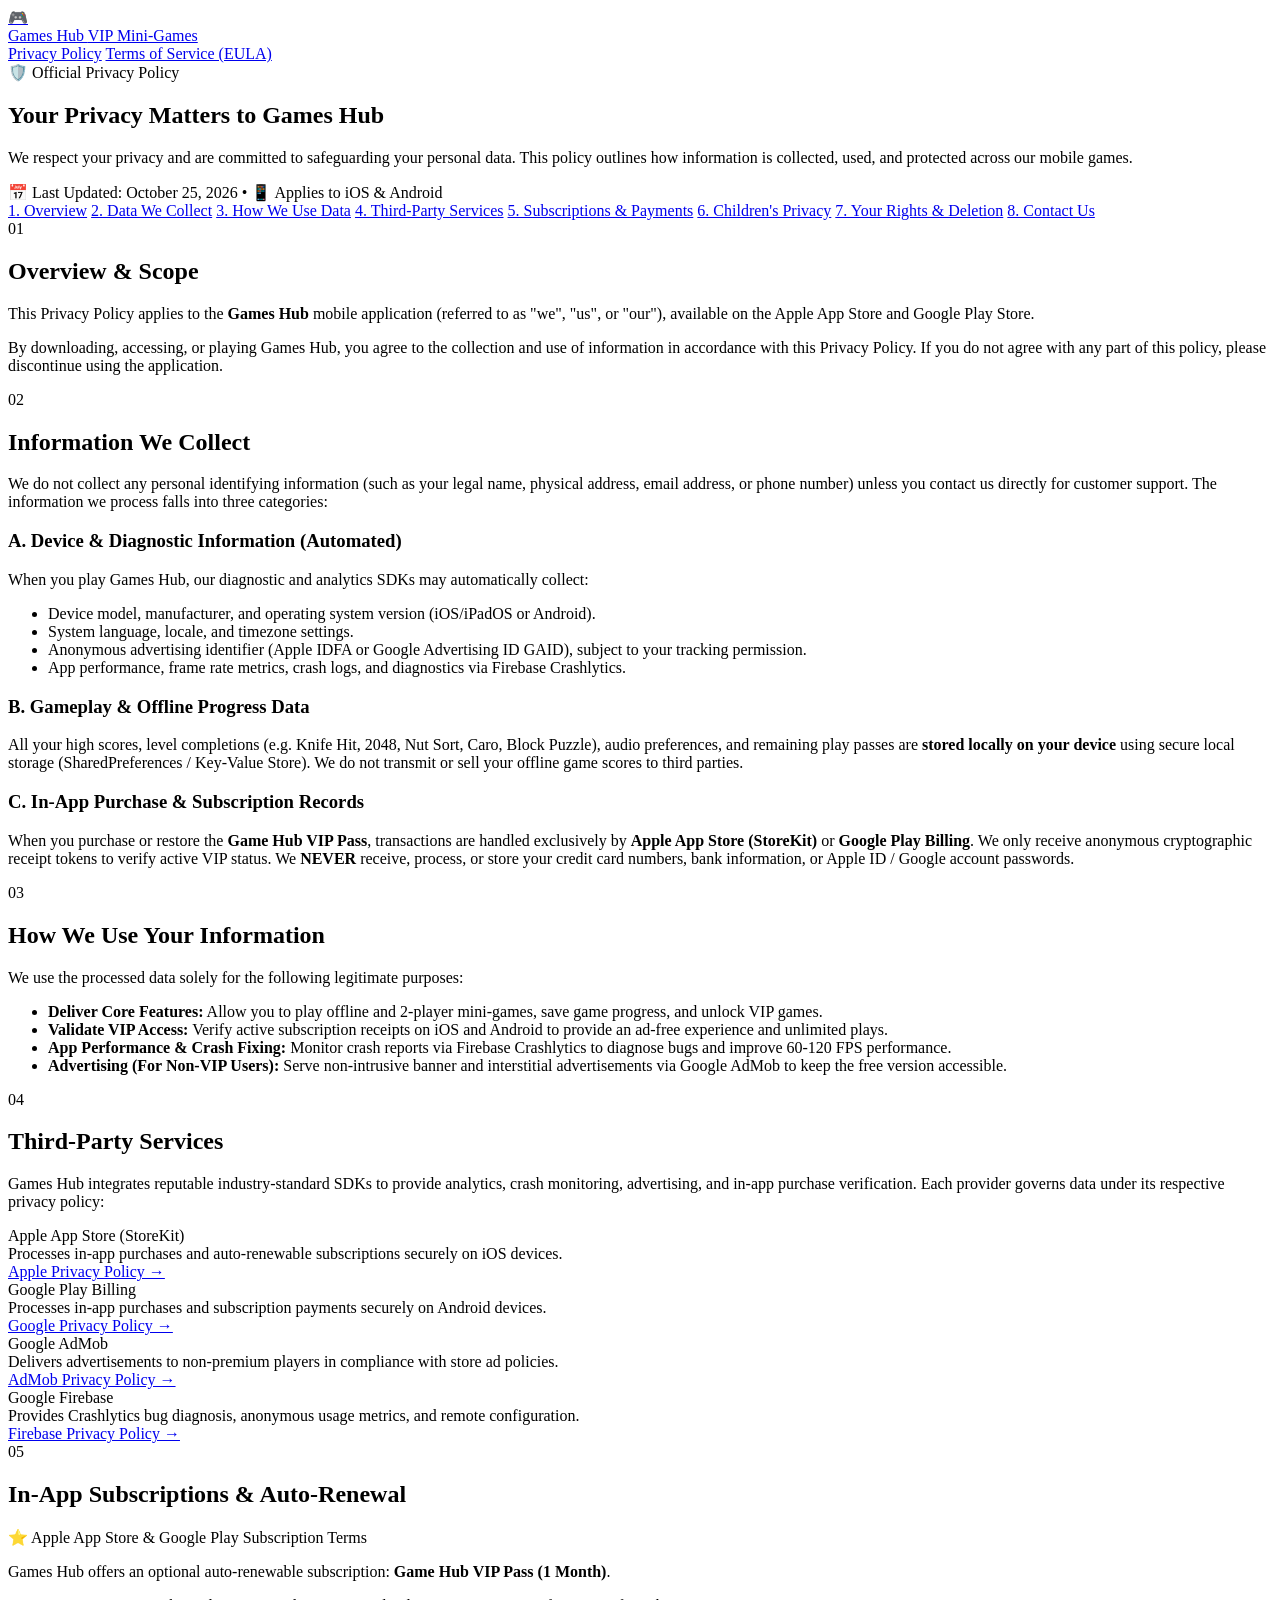
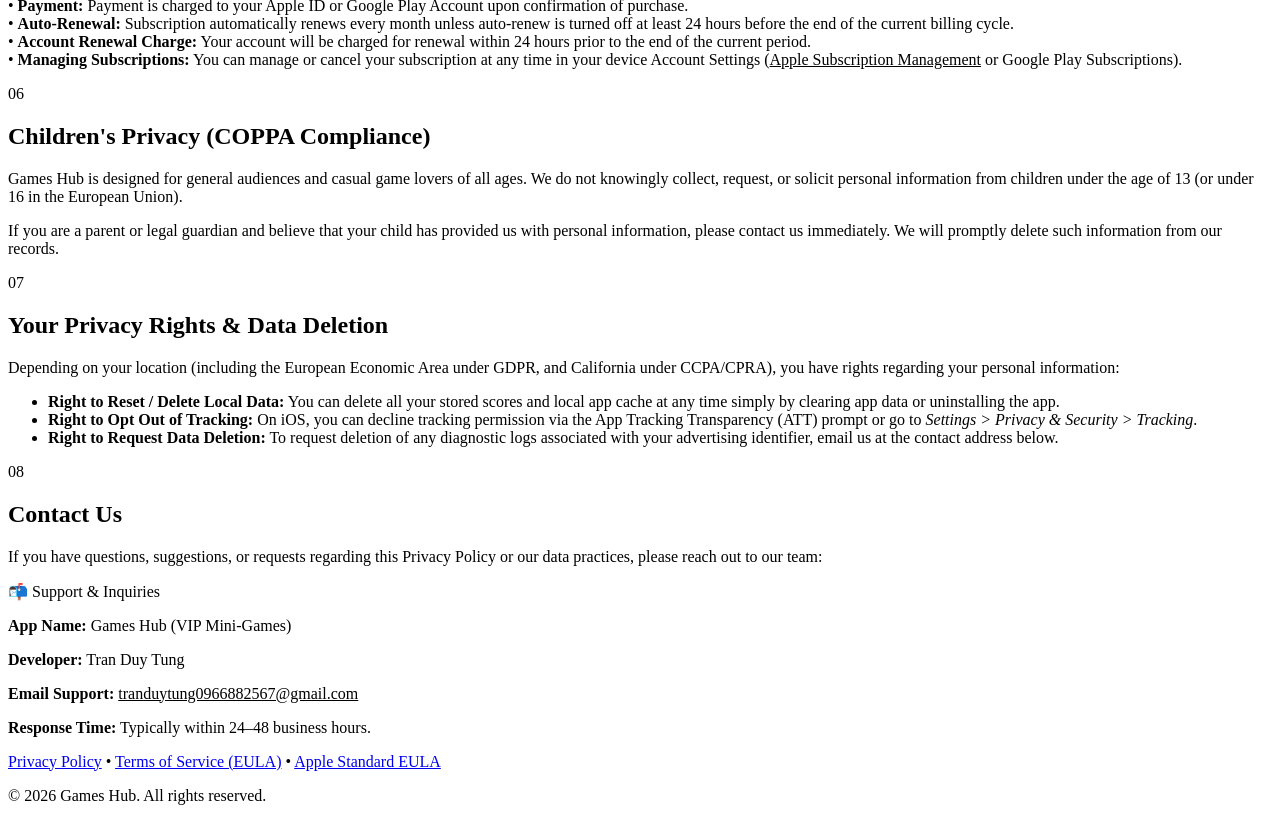
==== index.html @ 847f4284 "Add Privacy Policy page for Games Hub This HTML file serves as the Privacy Policy page for the Games" ====
<!DOCTYPE html>
<html lang="en">
<head>
  <meta charset="UTF-8">
  <meta name="viewport" content="width=device-width, initial-scale=1.0">
  <meta name="description" content="Privacy Policy for Games Hub (Mini Games & VIP Pass). Learn how we protect your data, handle analytics, and process subscription purchases.">
  <meta name="robots" content="index, follow">
  <title>Privacy Policy - Games Hub</title>
  <link rel="preconnect" href="https://fonts.googleapis.com">
  <link rel="preconnect" href="https://fonts.gstatic.com" crossorigin>
  <link href="https://fonts.googleapis.com/css2?family=Plus+Jakarta+Sans:wght@400;500;600;700;800;900&display=swap" rel="stylesheet">
  <link rel="stylesheet" href="style.css">
</head>
<body>

  <!-- Ambient background glow -->
  <div class="ambient-glow"></div>

  <!-- Header -->
  <header class="header">
    <div class="container header-inner">
      <a href="index.html" class="brand">
        <div class="brand-icon">🎮</div>
        <div class="brand-info">
          <span class="brand-title">Games Hub</span>
          <span class="brand-subtitle">VIP Mini-Games</span>
        </div>
      </a>

      <!-- Navigation Tabs -->
      <nav class="nav-tabs" aria-label="Policy Navigation">
        <a href="index.html" class="nav-link active">Privacy Policy</a>
        <a href="terms.html" class="nav-link">Terms of Service (EULA)</a>
      </nav>
    </div>
  </header>

  <!-- Hero Section -->
  <section class="hero">
    <div class="container">
      <div class="hero-badge">
        <span>🛡️</span> Official Privacy Policy
      </div>
      <h1>Your Privacy Matters to <span class="hero-gradient-text">Games Hub</span></h1>
      <p class="hero-description">
        We respect your privacy and are committed to safeguarding your personal data. This policy outlines how information is collected, used, and protected across our mobile games.
      </p>
      <div class="meta-info">
        <span>📅 Last Updated: October 25, 2026</span>
        <span>•</span>
        <span>📱 Applies to iOS & Android</span>
      </div>
    </div>
  </section>

  <!-- Main Content -->
  <main class="container">
    
    <!-- Quick Table of Contents -->
    <nav class="toc-pills" aria-label="Table of Contents">
      <a href="#overview" class="toc-pill">1. Overview</a>
      <a href="#collection" class="toc-pill">2. Data We Collect</a>
      <a href="#usage" class="toc-pill">3. How We Use Data</a>
      <a href="#third-party" class="toc-pill">4. Third-Party Services</a>
      <a href="#subscriptions" class="toc-pill">5. Subscriptions & Payments</a>
      <a href="#children" class="toc-pill">6. Children's Privacy</a>
      <a href="#rights" class="toc-pill">7. Your Rights & Deletion</a>
      <a href="#contact" class="toc-pill">8. Contact Us</a>
    </nav>

    <article class="content-wrapper">

      <!-- Section 1 -->
      <section id="overview" class="policy-section">
        <div class="section-header">
          <span class="section-num">01</span>
          <h2>Overview & Scope</h2>
        </div>
        <p>
          This Privacy Policy applies to the <strong>Games Hub</strong> mobile application (referred to as "we", "us", or "our"), available on the Apple App Store and Google Play Store.
        </p>
        <p>
          By downloading, accessing, or playing Games Hub, you agree to the collection and use of information in accordance with this Privacy Policy. If you do not agree with any part of this policy, please discontinue using the application.
        </p>
      </section>

      <!-- Section 2 -->
      <section id="collection" class="policy-section">
        <div class="section-header">
          <span class="section-num">02</span>
          <h2>Information We Collect</h2>
        </div>
        <p>
          We do not collect any personal identifying information (such as your legal name, physical address, email address, or phone number) unless you contact us directly for customer support. The information we process falls into three categories:
        </p>

        <h3>A. Device & Diagnostic Information (Automated)</h3>
        <p>When you play Games Hub, our diagnostic and analytics SDKs may automatically collect:</p>
        <ul>
          <li>Device model, manufacturer, and operating system version (iOS/iPadOS or Android).</li>
          <li>System language, locale, and timezone settings.</li>
          <li>Anonymous advertising identifier (Apple IDFA or Google Advertising ID GAID), subject to your tracking permission.</li>
          <li>App performance, frame rate metrics, crash logs, and diagnostics via Firebase Crashlytics.</li>
        </ul>

        <h3>B. Gameplay & Offline Progress Data</h3>
        <p>
          All your high scores, level completions (e.g. Knife Hit, 2048, Nut Sort, Caro, Block Puzzle), audio preferences, and remaining play passes are <strong>stored locally on your device</strong> using secure local storage (SharedPreferences / Key-Value Store). We do not transmit or sell your offline game scores to third parties.
        </p>

        <h3>C. In-App Purchase & Subscription Records</h3>
        <p>
          When you purchase or restore the <strong>Game Hub VIP Pass</strong>, transactions are handled exclusively by <strong>Apple App Store (StoreKit)</strong> or <strong>Google Play Billing</strong>. We only receive anonymous cryptographic receipt tokens to verify active VIP status. We <strong>NEVER</strong> receive, process, or store your credit card numbers, bank information, or Apple ID / Google account passwords.
        </p>
      </section>

      <!-- Section 3 -->
      <section id="usage" class="policy-section">
        <div class="section-header">
          <span class="section-num">03</span>
          <h2>How We Use Your Information</h2>
        </div>
        <p>We use the processed data solely for the following legitimate purposes:</p>
        <ul>
          <li><strong>Deliver Core Features:</strong> Allow you to play offline and 2-player mini-games, save game progress, and unlock VIP games.</li>
          <li><strong>Validate VIP Access:</strong> Verify active subscription receipts on iOS and Android to provide an ad-free experience and unlimited plays.</li>
          <li><strong>App Performance & Crash Fixing:</strong> Monitor crash reports via Firebase Crashlytics to diagnose bugs and improve 60-120 FPS performance.</li>
          <li><strong>Advertising (For Non-VIP Users):</strong> Serve non-intrusive banner and interstitial advertisements via Google AdMob to keep the free version accessible.</li>
        </ul>
      </section>

      <!-- Section 4 -->
      <section id="third-party" class="policy-section">
        <div class="section-header">
          <span class="section-num">04</span>
          <h2>Third-Party Services</h2>
        </div>
        <p>
          Games Hub integrates reputable industry-standard SDKs to provide analytics, crash monitoring, advertising, and in-app purchase verification. Each provider governs data under its respective privacy policy:
        </p>

        <div class="service-grid">
          <div class="service-card">
            <div class="service-name">Apple App Store (StoreKit)</div>
            <div class="service-desc">Processes in-app purchases and auto-renewable subscriptions securely on iOS devices.</div>
            <a href="https://www.apple.com/legal/privacy/" target="_blank" rel="noopener noreferrer" class="service-link">Apple Privacy Policy &rarr;</a>
          </div>

          <div class="service-card">
            <div class="service-name">Google Play Billing</div>
            <div class="service-desc">Processes in-app purchases and subscription payments securely on Android devices.</div>
            <a href="https://policies.google.com/privacy" target="_blank" rel="noopener noreferrer" class="service-link">Google Privacy Policy &rarr;</a>
          </div>

          <div class="service-card">
            <div class="service-name">Google AdMob</div>
            <div class="service-desc">Delivers advertisements to non-premium players in compliance with store ad policies.</div>
            <a href="https://policies.google.com/technologies/ads" target="_blank" rel="noopener noreferrer" class="service-link">AdMob Privacy Policy &rarr;</a>
          </div>

          <div class="service-card">
            <div class="service-name">Google Firebase</div>
            <div class="service-desc">Provides Crashlytics bug diagnosis, anonymous usage metrics, and remote configuration.</div>
            <a href="https://firebase.google.com/support/privacy" target="_blank" rel="noopener noreferrer" class="service-link">Firebase Privacy Policy &rarr;</a>
          </div>
        </div>
      </section>

      <!-- Section 5 -->
      <section id="subscriptions" class="policy-section">
        <div class="section-header">
          <span class="section-num">05</span>
          <h2>In-App Subscriptions & Auto-Renewal</h2>
        </div>
        
        <div class="callout-box">
          <div class="callout-title">
            <span>⭐</span> Apple App Store & Google Play Subscription Terms
          </div>
          <div class="callout-content">
            <p>
              Games Hub offers an optional auto-renewable subscription: <strong>Game Hub VIP Pass (1 Month)</strong>.
            </p>
            <p>
              • <strong>Payment:</strong> Payment is charged to your Apple ID or Google Play Account upon confirmation of purchase.<br>
              • <strong>Auto-Renewal:</strong> Subscription automatically renews every month unless auto-renew is turned off at least 24 hours before the end of the current billing cycle.<br>
              • <strong>Account Renewal Charge:</strong> Your account will be charged for renewal within 24 hours prior to the end of the current period.<br>
              • <strong>Managing Subscriptions:</strong> You can manage or cancel your subscription at any time in your device Account Settings (<a href="https://apps.apple.com/account/subscriptions" target="_blank" rel="noopener noreferrer" style="color: inherit; text-decoration: underline;">Apple Subscription Management</a> or Google Play Subscriptions).
            </p>
          </div>
        </div>
      </section>

      <!-- Section 6 -->
      <section id="children" class="policy-section">
        <div class="section-header">
          <span class="section-num">06</span>
          <h2>Children's Privacy (COPPA Compliance)</h2>
        </div>
        <p>
          Games Hub is designed for general audiences and casual game lovers of all ages. We do not knowingly collect, request, or solicit personal information from children under the age of 13 (or under 16 in the European Union).
        </p>
        <p>
          If you are a parent or legal guardian and believe that your child has provided us with personal information, please contact us immediately. We will promptly delete such information from our records.
        </p>
      </section>

      <!-- Section 7 -->
      <section id="rights" class="policy-section">
        <div class="section-header">
          <span class="section-num">07</span>
          <h2>Your Privacy Rights & Data Deletion</h2>
        </div>
        <p>
          Depending on your location (including the European Economic Area under GDPR, and California under CCPA/CPRA), you have rights regarding your personal information:
        </p>
        <ul>
          <li><strong>Right to Reset / Delete Local Data:</strong> You can delete all your stored scores and local app cache at any time simply by clearing app data or uninstalling the app.</li>
          <li><strong>Right to Opt Out of Tracking:</strong> On iOS, you can decline tracking permission via the App Tracking Transparency (ATT) prompt or go to <em>Settings &gt; Privacy & Security &gt; Tracking</em>.</li>
          <li><strong>Right to Request Data Deletion:</strong> To request deletion of any diagnostic logs associated with your advertising identifier, email us at the contact address below.</li>
        </ul>
      </section>

      <!-- Section 8 -->
      <section id="contact" class="policy-section">
        <div class="section-header">
          <span class="section-num">08</span>
          <h2>Contact Us</h2>
        </div>
        <p>
          If you have questions, suggestions, or requests regarding this Privacy Policy or our data practices, please reach out to our team:
        </p>
        <div class="callout-box info">
          <div class="callout-title">
            <span>📬</span> Support & Inquiries
          </div>
          <div class="callout-content">
            <p><strong>App Name:</strong> Games Hub (VIP Mini-Games)</p>
            <p><strong>Developer:</strong> Tran Duy Tung</p>
            <p><strong>Email Support:</strong> <a href="mailto:tranduytung0966882567@gmail.com" style="color: var(--accent-gold-light); text-decoration: underline;">tranduytung0966882567@gmail.com</a></p>
            <p><strong>Response Time:</strong> Typically within 24–48 business hours.</p>
          </div>
        </div>
      </section>

    </article>
  </main>

  <!-- Footer -->
  <footer class="footer">
    <div class="container">
      <div class="footer-links">
        <a href="index.html" class="footer-link">Privacy Policy</a>
        <span>•</span>
        <a href="terms.html" class="footer-link">Terms of Service (EULA)</a>
        <span>•</span>
        <a href="https://www.apple.com/legal/internet-services/itunes/dev/stdeula/" target="_blank" rel="noopener noreferrer" class="footer-link">Apple Standard EULA</a>
      </div>
      <p>&copy; 2026 Games Hub. All rights reserved.</p>
    </div>
  </footer>

</body>
</html>
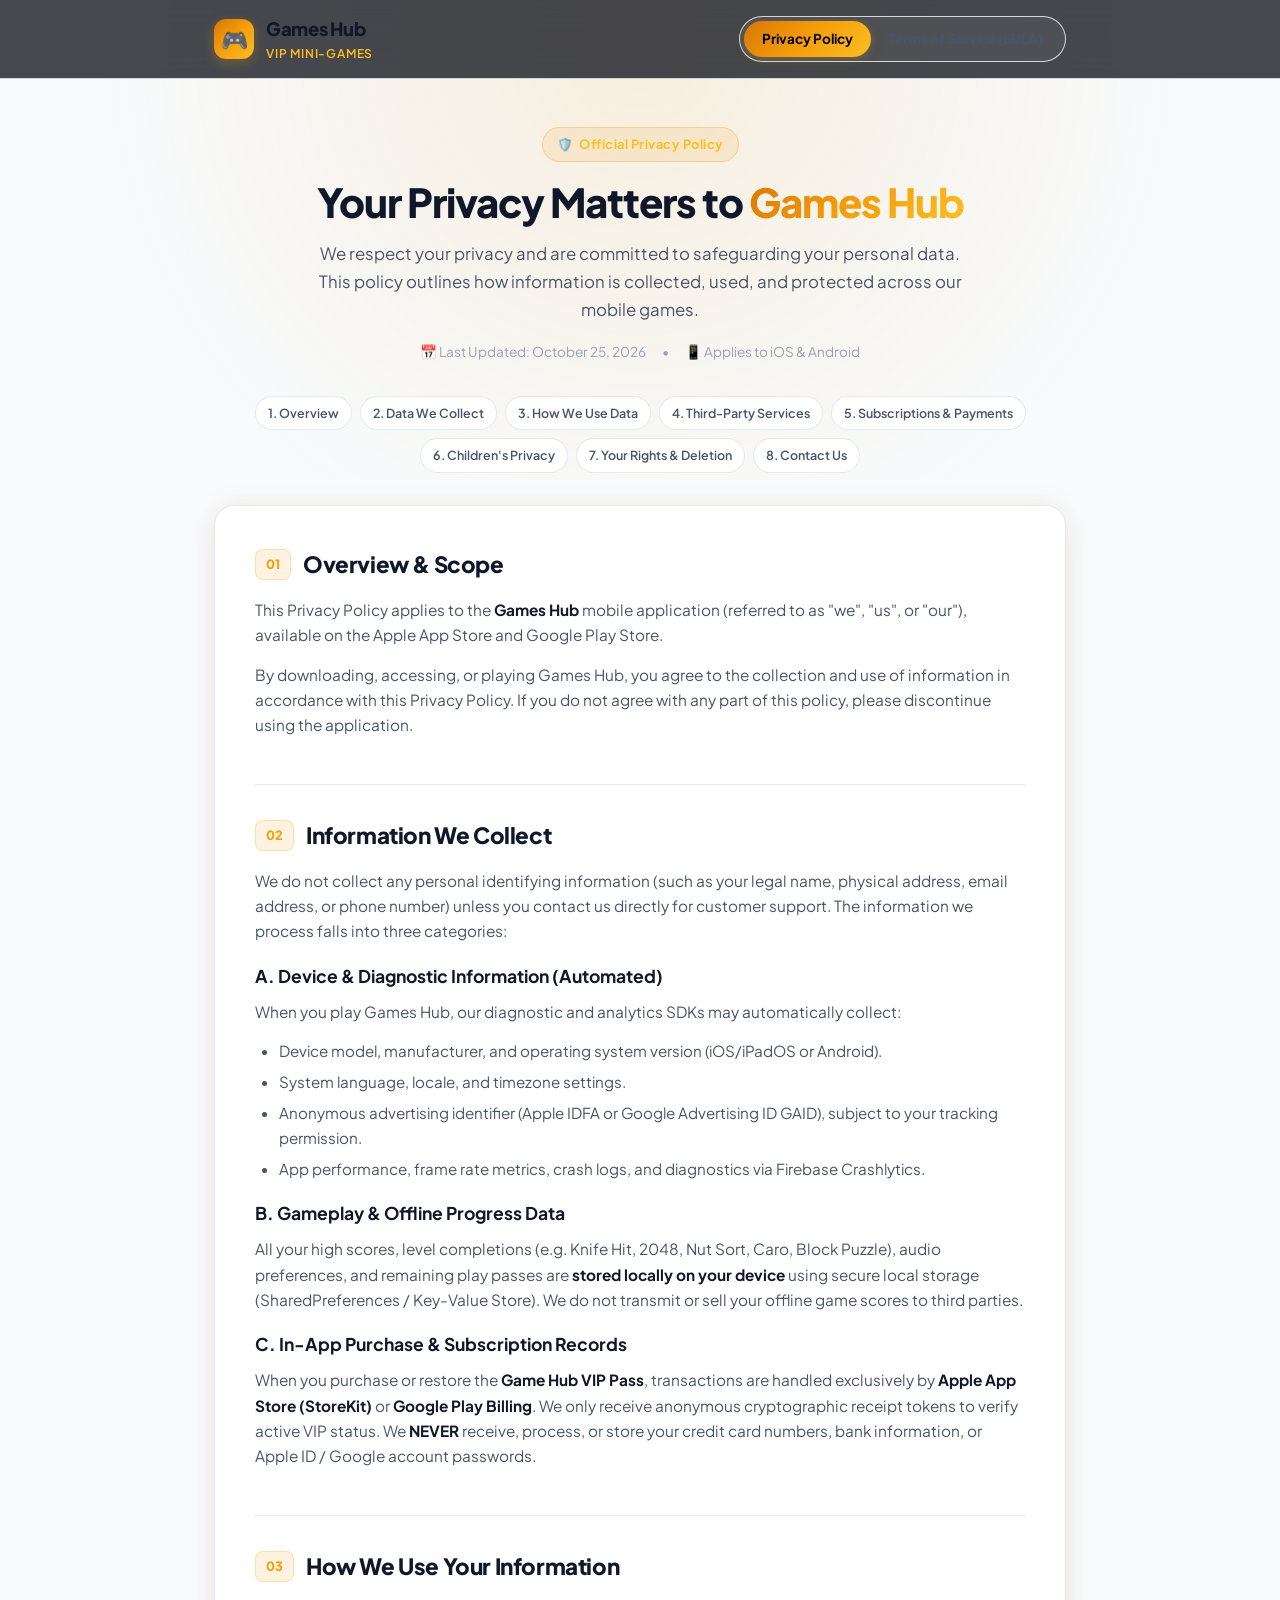
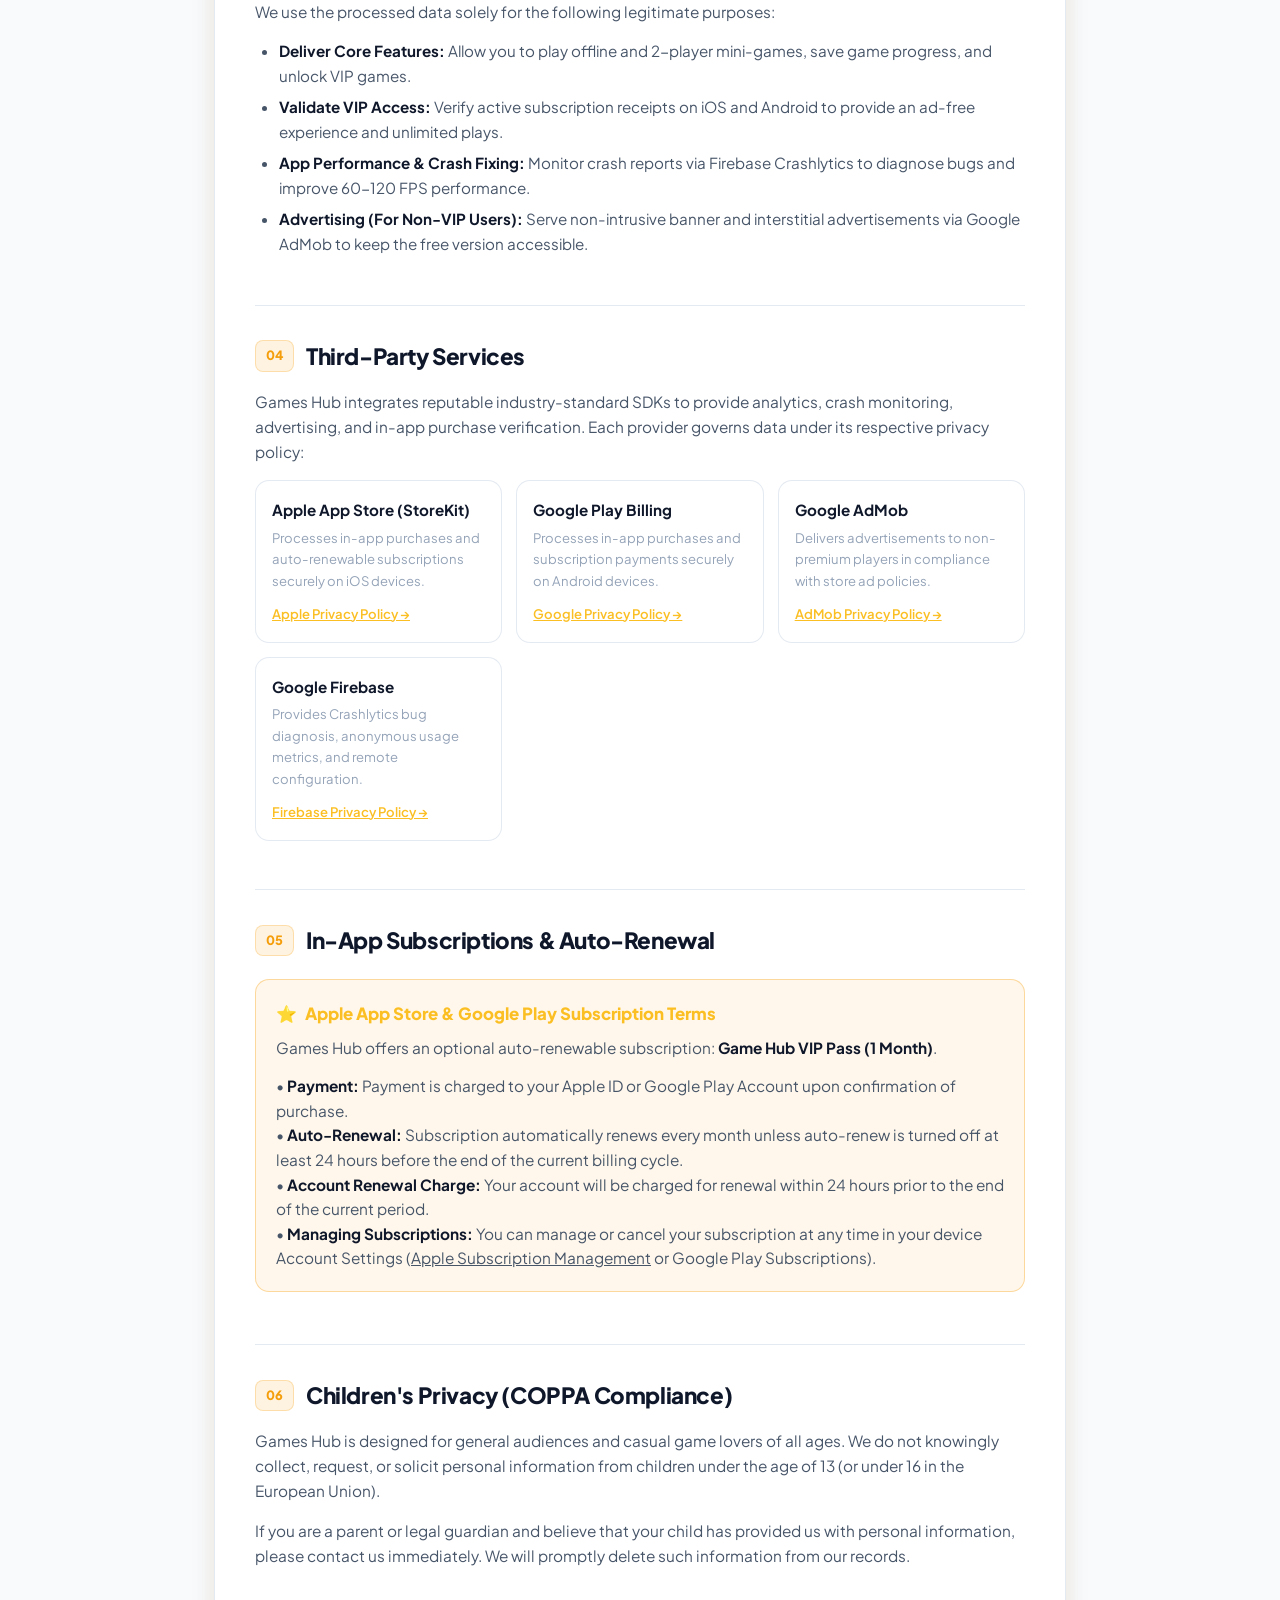
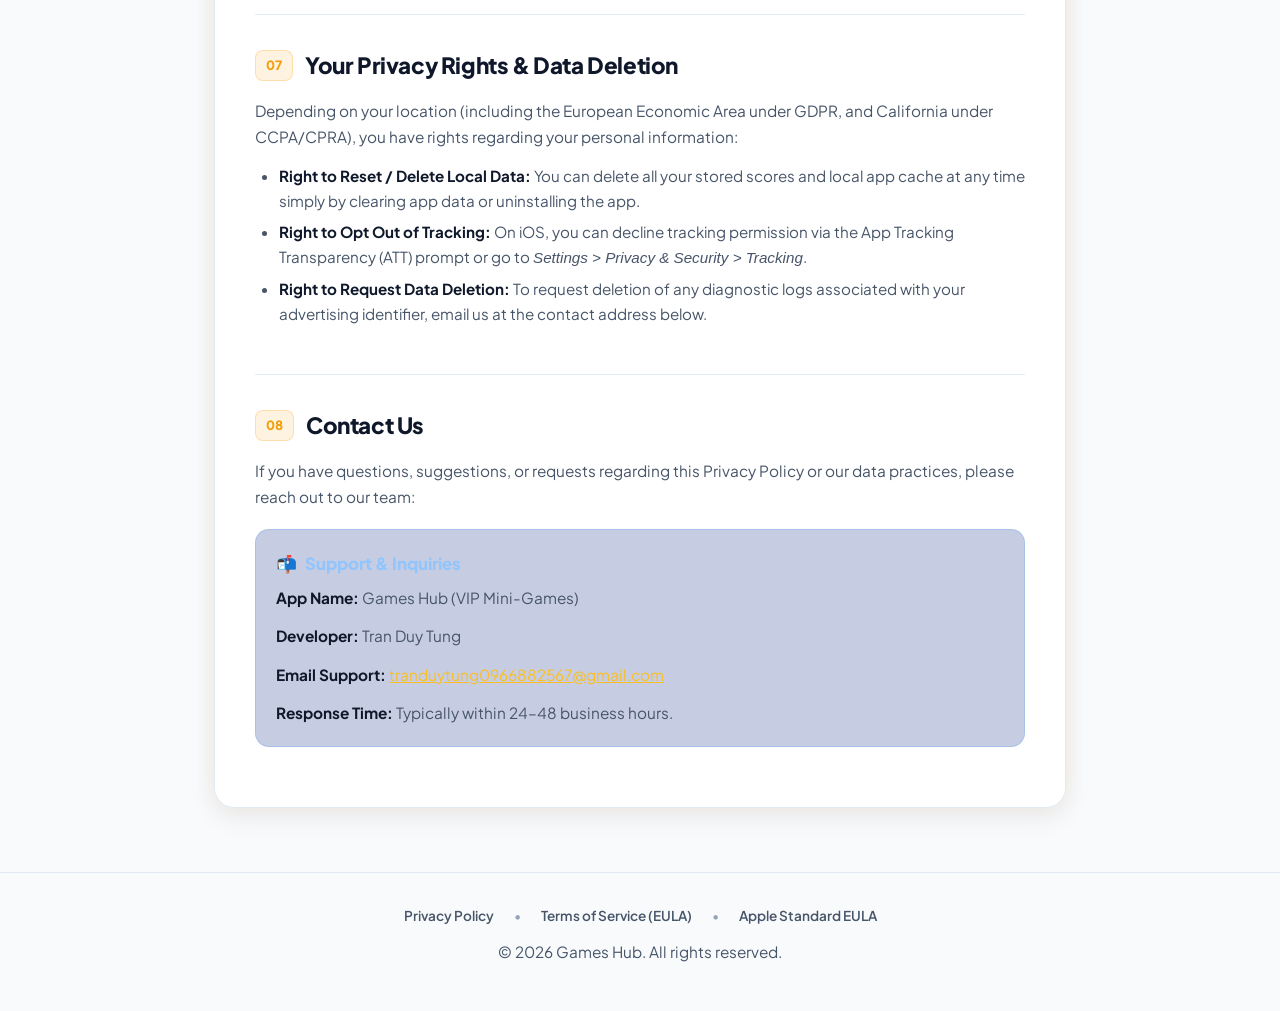
==== commit d8e5bde7: "Update title in Privacy Policy page" ====
--- a/index.html
+++ b/index.html
@@ -5,7 +5,7 @@
   <meta name="viewport" content="width=device-width, initial-scale=1.0">
   <meta name="description" content="Privacy Policy for Games Hub (Mini Games & VIP Pass). Learn how we protect your data, handle analytics, and process subscription purchases.">
   <meta name="robots" content="index, follow">
-  <title>Privacy Policy - Games Hub</title>
+  <title>Privacy Policy - MW: Game Center</title>
   <link rel="preconnect" href="https://fonts.googleapis.com">
   <link rel="preconnect" href="https://fonts.gstatic.com" crossorigin>
   <link href="https://fonts.googleapis.com/css2?family=Plus+Jakarta+Sans:wght@400;500;600;700;800;900&display=swap" rel="stylesheet">
--- a/style.css
+++ b/style.css
@@ -0,0 +1,491 @@
+/* ==========================================================================
+   Games Hub - Privacy Policy & Terms of Service Stylesheet
+   Modern Glassmorphic Dark UI tailored for Apple & Google Store Compliance
+   ========================================================================== */
+
+:root {
+  --font-family: 'Plus Jakarta Sans', -apple-system, BlinkMacSystemFont, 'Segoe UI', Roboto, Helvetica, Arial, sans-serif;
+  
+  /* Color Palette */
+  --bg-primary: #0a0d14;
+  --bg-surface: #111622;
+  --bg-card: rgba(19, 26, 40, 0.75);
+  --bg-card-hover: rgba(25, 34, 52, 0.85);
+  --border-color: rgba(255, 255, 255, 0.08);
+  --border-highlight: rgba(212, 160, 23, 0.35);
+
+  --text-primary: #f8fafc;
+  --text-secondary: #94a3b8;
+  --text-muted: #64748b;
+  
+  --accent-gold: #f59e0b;
+  --accent-gold-light: #fbbf24;
+  --accent-gold-dark: #b45309;
+  --accent-gradient: linear-gradient(135deg, #d97706 0%, #f59e0b 50%, #fbbf24 100%);
+  --badge-glow: rgba(245, 158, 11, 0.25);
+  
+  --info-bg: rgba(30, 58, 138, 0.25);
+  --info-border: rgba(96, 165, 250, 0.3);
+  --info-text: #93c5fd;
+
+  --max-width: 900px;
+  --radius-sm: 8px;
+  --radius-md: 14px;
+  --radius-lg: 20px;
+  --radius-pill: 9999px;
+  
+  --shadow-sm: 0 2px 8px rgba(0, 0, 0, 0.2);
+  --shadow-md: 0 8px 24px rgba(0, 0, 0, 0.35);
+  --shadow-glow: 0 0 35px rgba(245, 158, 11, 0.15);
+}
+
+/* Light Mode Overrides (if device requests light) */
+@media (prefers-color-scheme: light) {
+  :root {
+    --bg-primary: #f8fafc;
+    --bg-surface: #ffffff;
+    --bg-card: rgba(255, 255, 255, 0.9);
+    --bg-card-hover: #ffffff;
+    --border-color: rgba(226, 232, 240, 0.9);
+    --border-highlight: rgba(212, 160, 23, 0.4);
+
+    --text-primary: #0f172a;
+    --text-secondary: #475569;
+    --text-muted: #94a3b8;
+    
+    --shadow-md: 0 10px 30px rgba(15, 23, 42, 0.06);
+    --shadow-glow: 0 0 25px rgba(245, 158, 11, 0.1);
+  }
+}
+
+/* Base Reset */
+*, *::before, *::after {
+  box-sizing: border-box;
+  margin: 0;
+  padding: 0;
+}
+
+html {
+  font-family: var(--font-family);
+  font-size: 16px;
+  line-height: 1.65;
+  color: var(--text-primary);
+  background-color: var(--bg-primary);
+  scroll-behavior: smooth;
+  -webkit-font-smoothing: antialiased;
+}
+
+body {
+  min-height: 100vh;
+  display: flex;
+  flex-direction: column;
+  position: relative;
+  overflow-x: hidden;
+}
+
+/* Background Ambient Lighting */
+.ambient-glow {
+  position: fixed;
+  top: 0;
+  left: 50%;
+  transform: translateX(-50%);
+  width: 100vw;
+  height: 480px;
+  background: radial-gradient(circle at 50% 10%, rgba(245, 158, 11, 0.12) 0%, rgba(10, 13, 20, 0) 70%);
+  pointer-events: none;
+  z-index: 0;
+}
+
+/* Layout Container */
+.container {
+  width: 100%;
+  max-width: var(--max-width);
+  margin: 0 auto;
+  padding: 0 24px;
+  position: relative;
+  z-index: 1;
+}
+
+/* Header & Nav */
+.header {
+  position: sticky;
+  top: 0;
+  z-index: 50;
+  backdrop-filter: blur(16px);
+  -webkit-backdrop-filter: blur(16px);
+  background-color: rgba(10, 13, 20, 0.75);
+  border-bottom: 1px solid var(--border-color);
+  padding: 14px 0;
+}
+
+.header-inner {
+  display: flex;
+  align-items: center;
+  justify-content: space-between;
+  gap: 16px;
+}
+
+.brand {
+  display: flex;
+  align-items: center;
+  gap: 12px;
+  text-decoration: none;
+  color: var(--text-primary);
+}
+
+.brand-icon {
+  width: 40px;
+  height: 40px;
+  background: var(--accent-gradient);
+  border-radius: 12px;
+  display: flex;
+  align-items: center;
+  justify-content: center;
+  font-size: 22px;
+  box-shadow: 0 4px 12px var(--badge-glow);
+}
+
+.brand-info {
+  display: flex;
+  flex-direction: column;
+}
+
+.brand-title {
+  font-size: 1.15rem;
+  font-weight: 800;
+  letter-spacing: -0.3px;
+  color: var(--text-primary);
+}
+
+.brand-subtitle {
+  font-size: 0.75rem;
+  font-weight: 600;
+  color: var(--accent-gold-light);
+  text-transform: uppercase;
+  letter-spacing: 0.8px;
+}
+
+/* Nav Switcher */
+.nav-tabs {
+  display: flex;
+  align-items: center;
+  background: rgba(255, 255, 255, 0.05);
+  padding: 4px;
+  border-radius: var(--radius-pill);
+  border: 1px solid var(--border-color);
+}
+
+.nav-link {
+  padding: 7px 18px;
+  font-size: 0.85rem;
+  font-weight: 700;
+  color: var(--text-secondary);
+  text-decoration: none;
+  border-radius: var(--radius-pill);
+  transition: all 0.2s ease;
+}
+
+.nav-link:hover {
+  color: var(--text-primary);
+}
+
+.nav-link.active {
+  color: #000;
+  background: var(--accent-gradient);
+  box-shadow: 0 2px 8px var(--badge-glow);
+}
+
+/* Hero Section */
+.hero {
+  padding: 48px 0 32px;
+  text-align: center;
+}
+
+.hero-badge {
+  display: inline-flex;
+  align-items: center;
+  gap: 6px;
+  background: rgba(245, 158, 11, 0.12);
+  border: 1px solid rgba(245, 158, 11, 0.3);
+  padding: 6px 14px;
+  border-radius: var(--radius-pill);
+  font-size: 0.8rem;
+  font-weight: 700;
+  color: var(--accent-gold-light);
+  margin-bottom: 16px;
+  letter-spacing: 0.5px;
+}
+
+.hero h1 {
+  font-size: 2.5rem;
+  font-weight: 900;
+  line-height: 1.2;
+  letter-spacing: -1px;
+  margin-bottom: 14px;
+  color: var(--text-primary);
+}
+
+.hero-gradient-text {
+  background: var(--accent-gradient);
+  -webkit-background-clip: text;
+  -webkit-text-fill-color: transparent;
+}
+
+.hero-description {
+  font-size: 1.05rem;
+  color: var(--text-secondary);
+  max-width: 650px;
+  margin: 0 auto;
+}
+
+.meta-info {
+  display: flex;
+  align-items: center;
+  justify-content: center;
+  gap: 16px;
+  margin-top: 18px;
+  font-size: 0.85rem;
+  color: var(--text-muted);
+}
+
+/* Quick Jump Pill Navigation */
+.toc-pills {
+  display: flex;
+  flex-wrap: wrap;
+  gap: 8px;
+  justify-content: center;
+  margin-bottom: 32px;
+}
+
+.toc-pill {
+  padding: 6px 12px;
+  font-size: 0.78rem;
+  font-weight: 600;
+  color: var(--text-secondary);
+  background: var(--bg-card);
+  border: 1px solid var(--border-color);
+  border-radius: var(--radius-pill);
+  text-decoration: none;
+  transition: all 0.2s ease;
+}
+
+.toc-pill:hover {
+  color: var(--accent-gold-light);
+  border-color: var(--accent-gold);
+  transform: translateY(-1px);
+}
+
+/* Main Content Card */
+.content-wrapper {
+  background: var(--bg-card);
+  backdrop-filter: blur(20px);
+  -webkit-backdrop-filter: blur(20px);
+  border: 1px solid var(--border-color);
+  border-radius: var(--radius-lg);
+  padding: 40px;
+  box-shadow: var(--shadow-md), var(--shadow-glow);
+  margin-bottom: 64px;
+}
+
+/* Section Styling */
+.policy-section {
+  padding-bottom: 32px;
+  margin-bottom: 32px;
+  border-bottom: 1px solid var(--border-color);
+}
+
+.policy-section:last-child {
+  border-bottom: none;
+  margin-bottom: 0;
+  padding-bottom: 0;
+}
+
+.section-header {
+  display: flex;
+  align-items: center;
+  gap: 12px;
+  margin-bottom: 14px;
+}
+
+.section-num {
+  font-size: 0.8rem;
+  font-weight: 800;
+  color: var(--accent-gold);
+  background: rgba(245, 158, 11, 0.12);
+  padding: 4px 10px;
+  border-radius: var(--radius-sm);
+  border: 1px solid rgba(245, 158, 11, 0.25);
+}
+
+h2 {
+  font-size: 1.4rem;
+  font-weight: 800;
+  letter-spacing: -0.4px;
+  color: var(--text-primary);
+}
+
+h3 {
+  font-size: 1.1rem;
+  font-weight: 700;
+  margin: 18px 0 8px;
+  color: var(--text-primary);
+}
+
+p {
+  color: var(--text-secondary);
+  margin-bottom: 14px;
+  font-size: 0.96rem;
+}
+
+ul, ol {
+  color: var(--text-secondary);
+  padding-left: 24px;
+  margin-bottom: 16px;
+  font-size: 0.95rem;
+}
+
+li {
+  margin-bottom: 6px;
+}
+
+strong {
+  color: var(--text-primary);
+  font-weight: 700;
+}
+
+/* Callout Box (Crucial for Apple Guidelines) */
+.callout-box {
+  background: rgba(245, 158, 11, 0.08);
+  border: 1px solid rgba(245, 158, 11, 0.35);
+  border-radius: var(--radius-md);
+  padding: 20px;
+  margin: 20px 0;
+}
+
+.callout-box.info {
+  background: var(--info-bg);
+  border-color: var(--info-border);
+}
+
+.callout-title {
+  display: flex;
+  align-items: center;
+  gap: 8px;
+  font-size: 1.05rem;
+  font-weight: 800;
+  color: var(--accent-gold-light);
+  margin-bottom: 8px;
+}
+
+.callout-box.info .callout-title {
+  color: var(--info-text);
+}
+
+.callout-content {
+  font-size: 0.92rem;
+  color: var(--text-secondary);
+  line-height: 1.6;
+}
+
+.callout-content p:last-child {
+  margin-bottom: 0;
+}
+
+/* Service Provider Tags */
+.service-grid {
+  display: grid;
+  grid-template-columns: repeat(auto-fit, minmax(240px, 1fr));
+  gap: 14px;
+  margin: 16px 0;
+}
+
+.service-card {
+  background: rgba(255, 255, 255, 0.03);
+  border: 1px solid var(--border-color);
+  border-radius: var(--radius-md);
+  padding: 16px;
+  transition: all 0.2s ease;
+}
+
+.service-card:hover {
+  background: rgba(255, 255, 255, 0.06);
+  border-color: var(--border-highlight);
+}
+
+.service-name {
+  font-weight: 700;
+  font-size: 0.95rem;
+  color: var(--text-primary);
+  margin-bottom: 4px;
+}
+
+.service-desc {
+  font-size: 0.82rem;
+  color: var(--text-muted);
+  margin-bottom: 8px;
+}
+
+.service-link {
+  font-size: 0.82rem;
+  color: var(--accent-gold-light);
+  text-decoration: underline;
+  font-weight: 600;
+}
+
+/* Footer */
+.footer {
+  margin-top: auto;
+  border-top: 1px solid var(--border-color);
+  padding: 32px 0;
+  text-align: center;
+  font-size: 0.85rem;
+  color: var(--text-muted);
+}
+
+.footer-links {
+  display: flex;
+  justify-content: center;
+  gap: 20px;
+  margin-bottom: 12px;
+}
+
+.footer-link {
+  color: var(--text-secondary);
+  text-decoration: none;
+  font-weight: 600;
+  transition: color 0.2s;
+}
+
+.footer-link:hover {
+  color: var(--accent-gold);
+}
+
+/* Responsive adjustments */
+@media (max-width: 680px) {
+  .header-inner {
+    flex-direction: column;
+    align-items: stretch;
+    gap: 12px;
+  }
+  
+  .brand {
+    justify-content: center;
+  }
+
+  .nav-tabs {
+    justify-content: center;
+  }
+
+  .hero h1 {
+    font-size: 1.85rem;
+  }
+
+  .content-wrapper {
+    padding: 24px 18px;
+    border-radius: var(--radius-md);
+  }
+
+  .toc-pills {
+    display: none;
+  }
+}
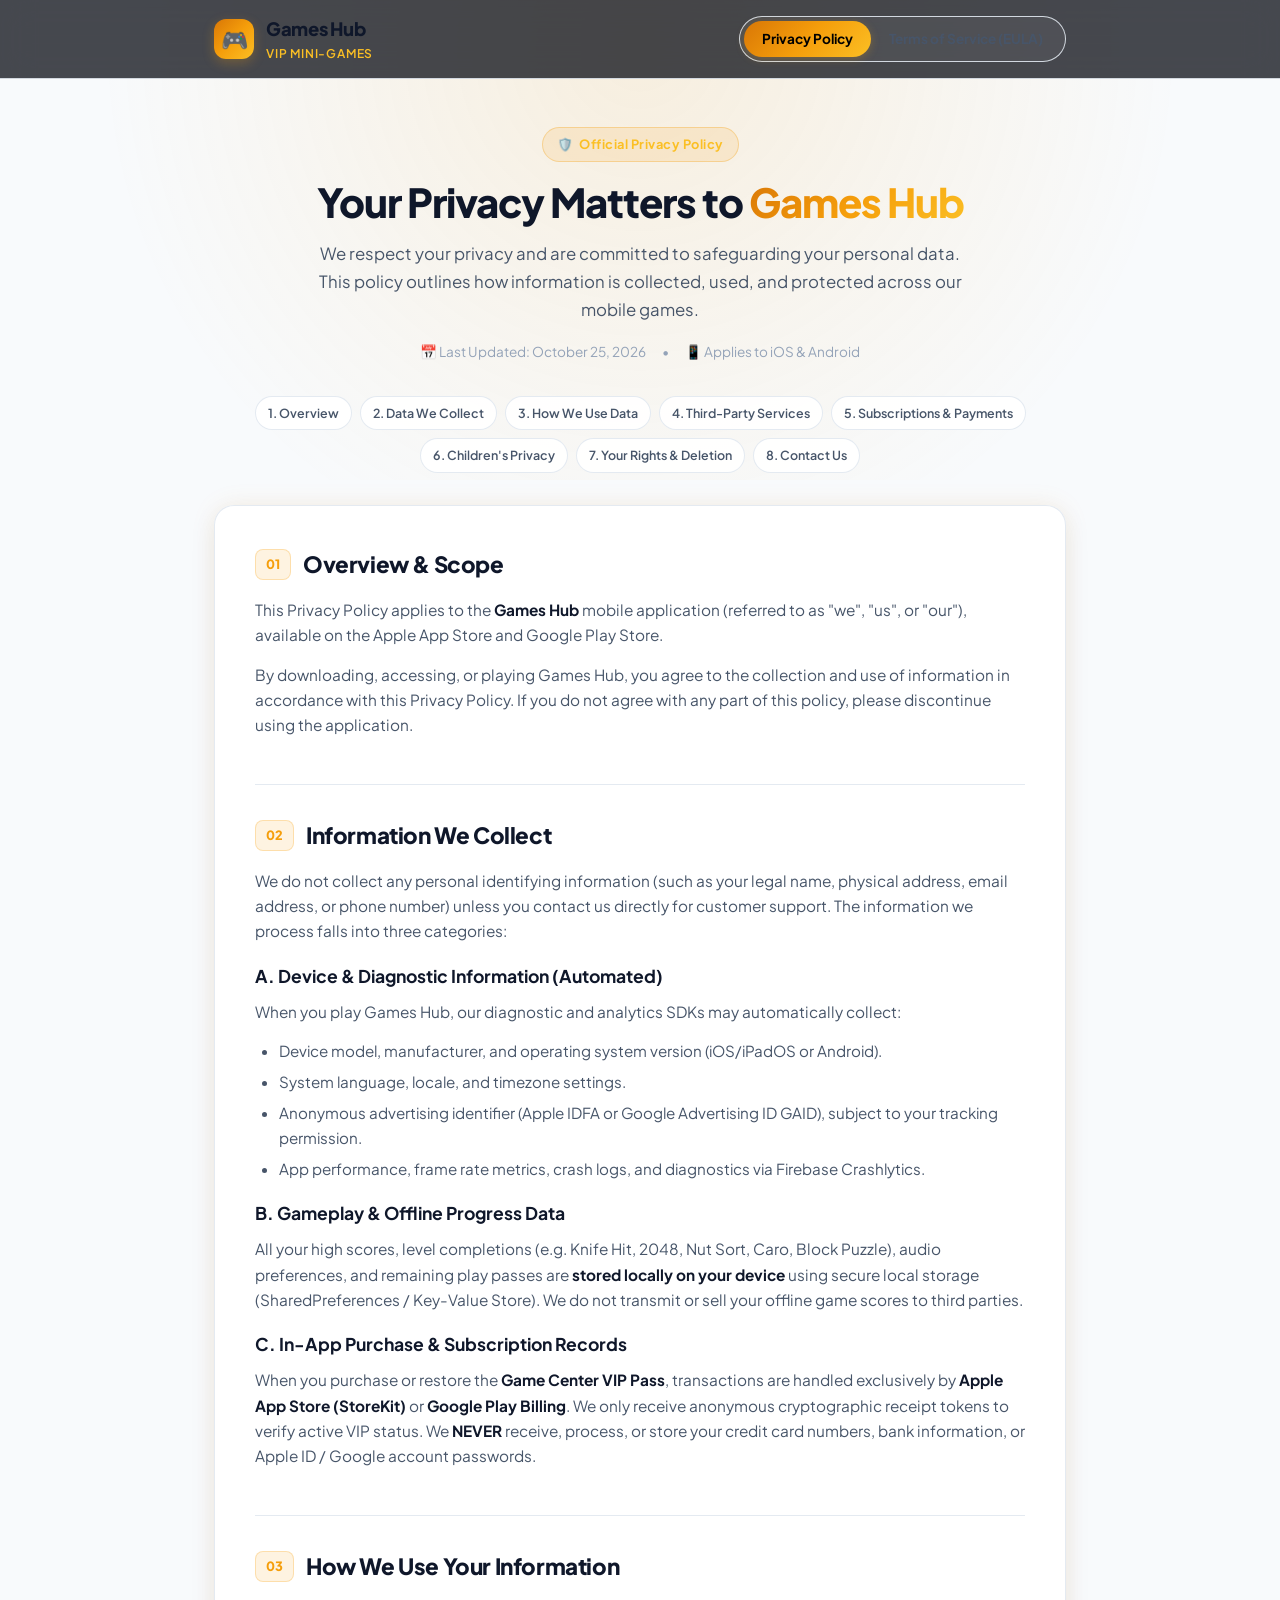
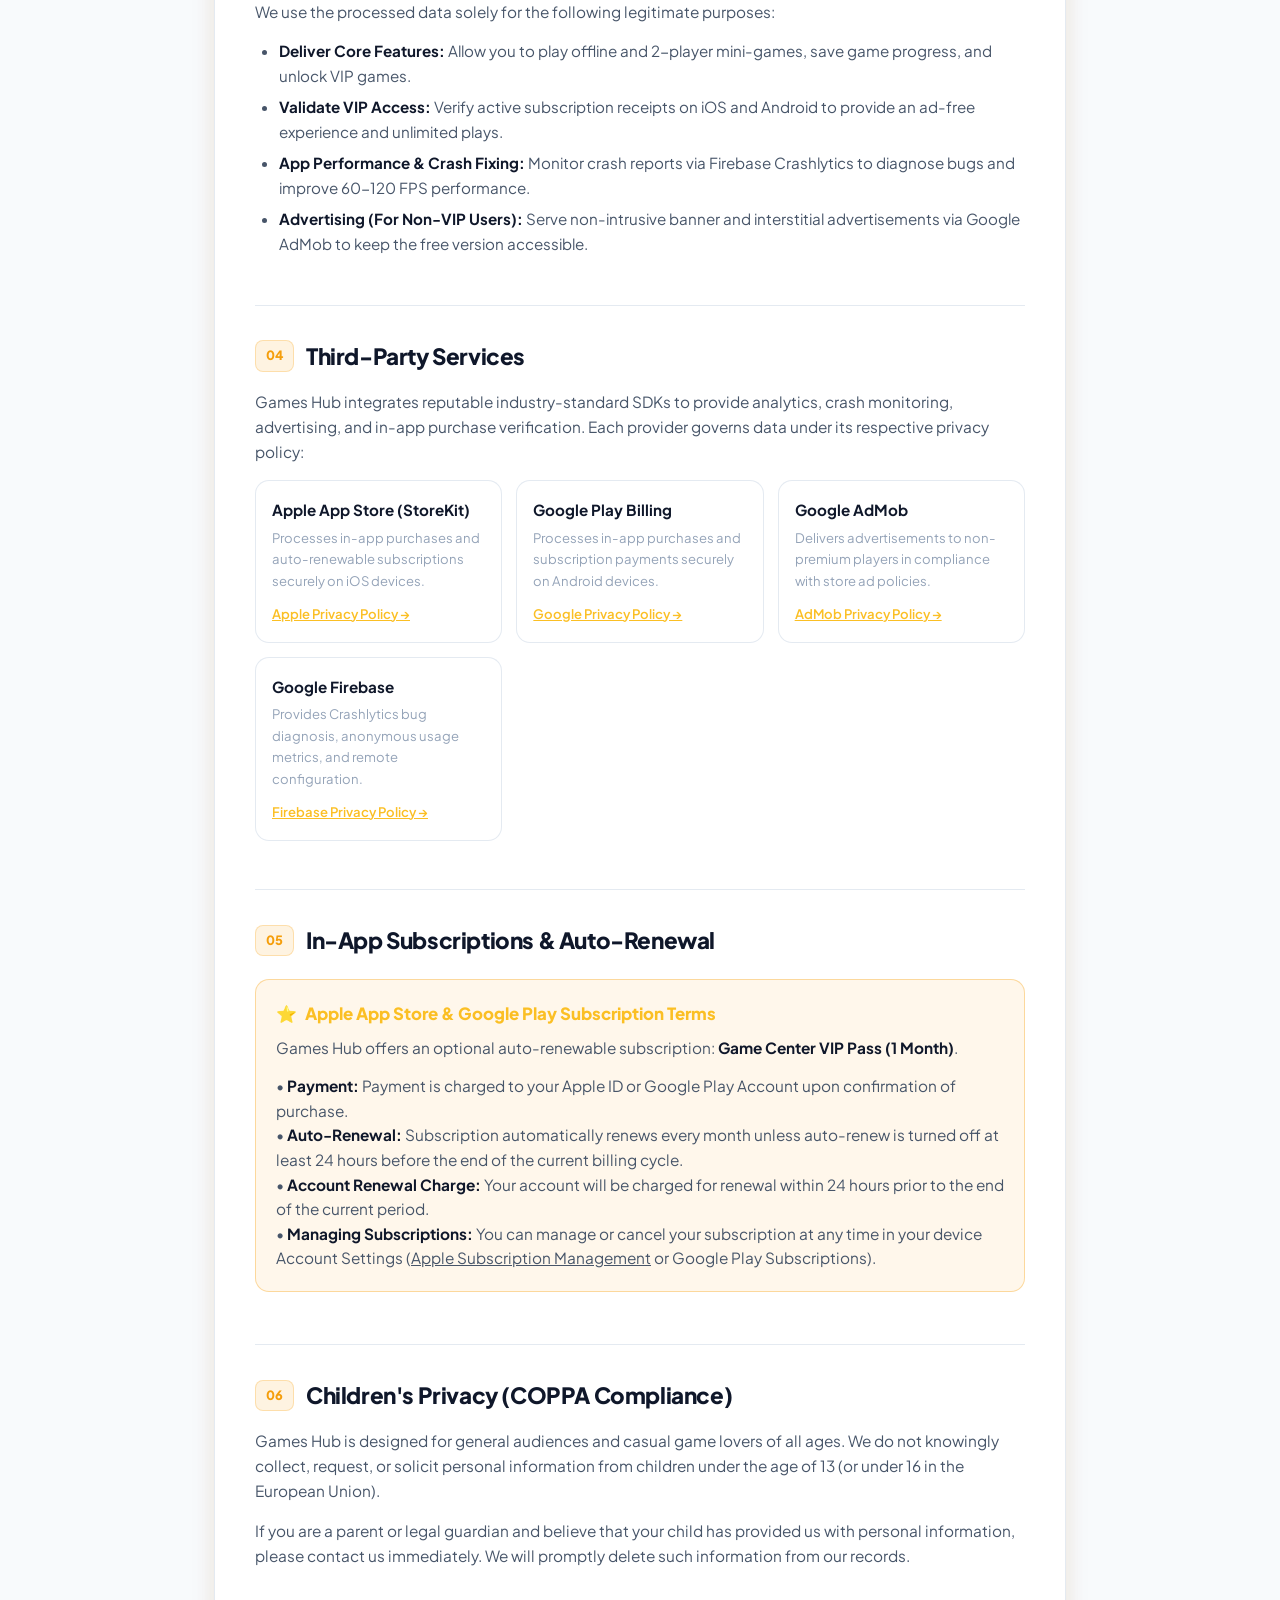
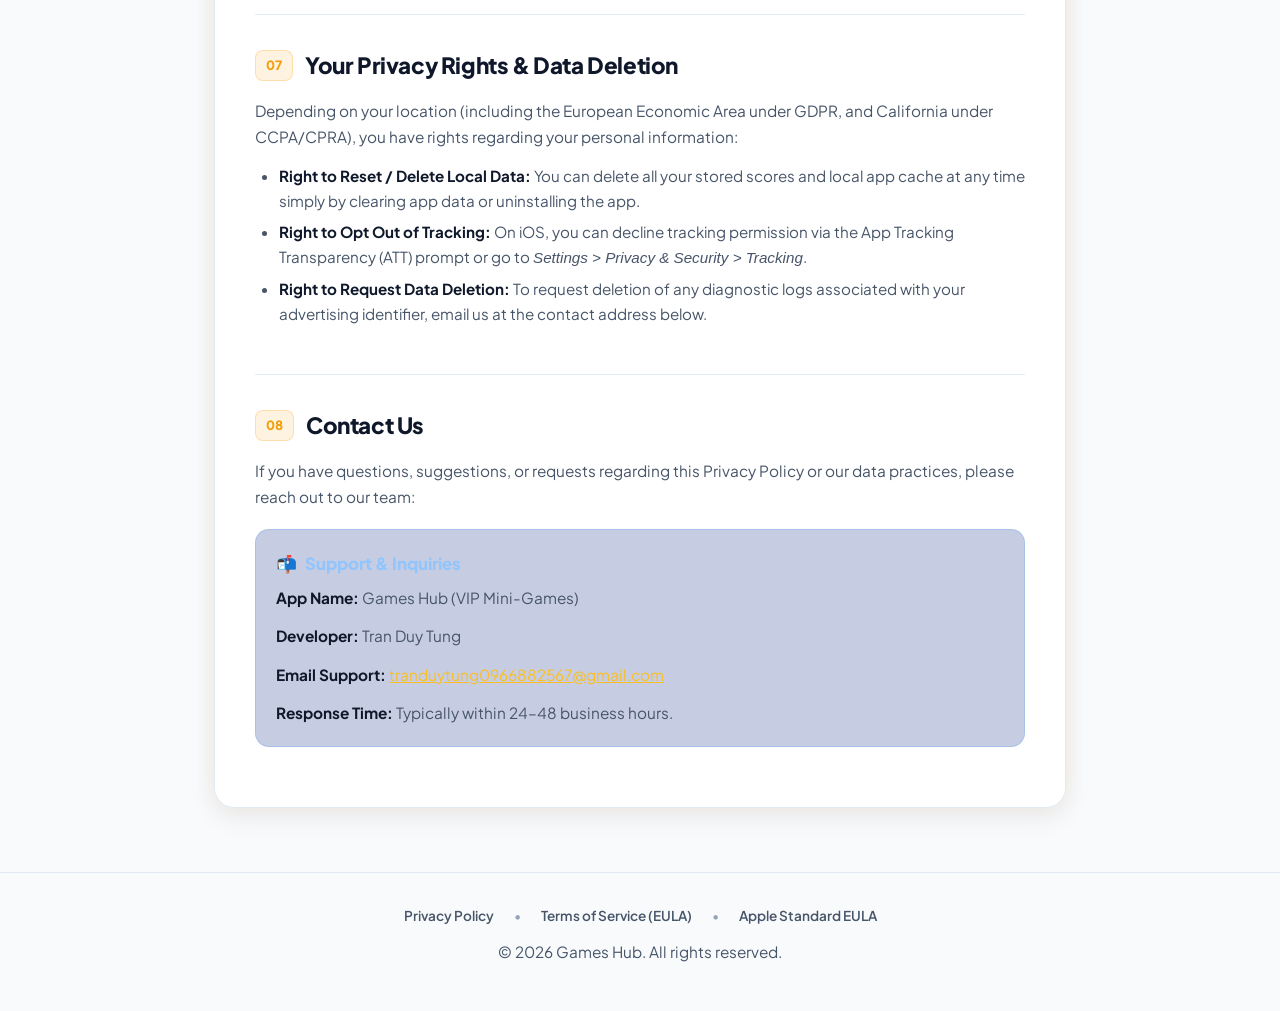
==== commit 8508e689: "Rename 'Game Hub VIP Pass' to 'Game Center VIP Pass'" ====
--- a/index.html
+++ b/index.html
@@ -110,7 +110,7 @@
 
         <h3>C. In-App Purchase & Subscription Records</h3>
         <p>
-          When you purchase or restore the <strong>Game Hub VIP Pass</strong>, transactions are handled exclusively by <strong>Apple App Store (StoreKit)</strong> or <strong>Google Play Billing</strong>. We only receive anonymous cryptographic receipt tokens to verify active VIP status. We <strong>NEVER</strong> receive, process, or store your credit card numbers, bank information, or Apple ID / Google account passwords.
+          When you purchase or restore the <strong>Game Center VIP Pass</strong>, transactions are handled exclusively by <strong>Apple App Store (StoreKit)</strong> or <strong>Google Play Billing</strong>. We only receive anonymous cryptographic receipt tokens to verify active VIP status. We <strong>NEVER</strong> receive, process, or store your credit card numbers, bank information, or Apple ID / Google account passwords.
         </p>
       </section>
 
@@ -179,7 +179,7 @@
           </div>
           <div class="callout-content">
             <p>
-              Games Hub offers an optional auto-renewable subscription: <strong>Game Hub VIP Pass (1 Month)</strong>.
+              Games Hub offers an optional auto-renewable subscription: <strong>Game Center VIP Pass (1 Month)</strong>.
             </p>
             <p>
               • <strong>Payment:</strong> Payment is charged to your Apple ID or Google Play Account upon confirmation of purchase.<br>
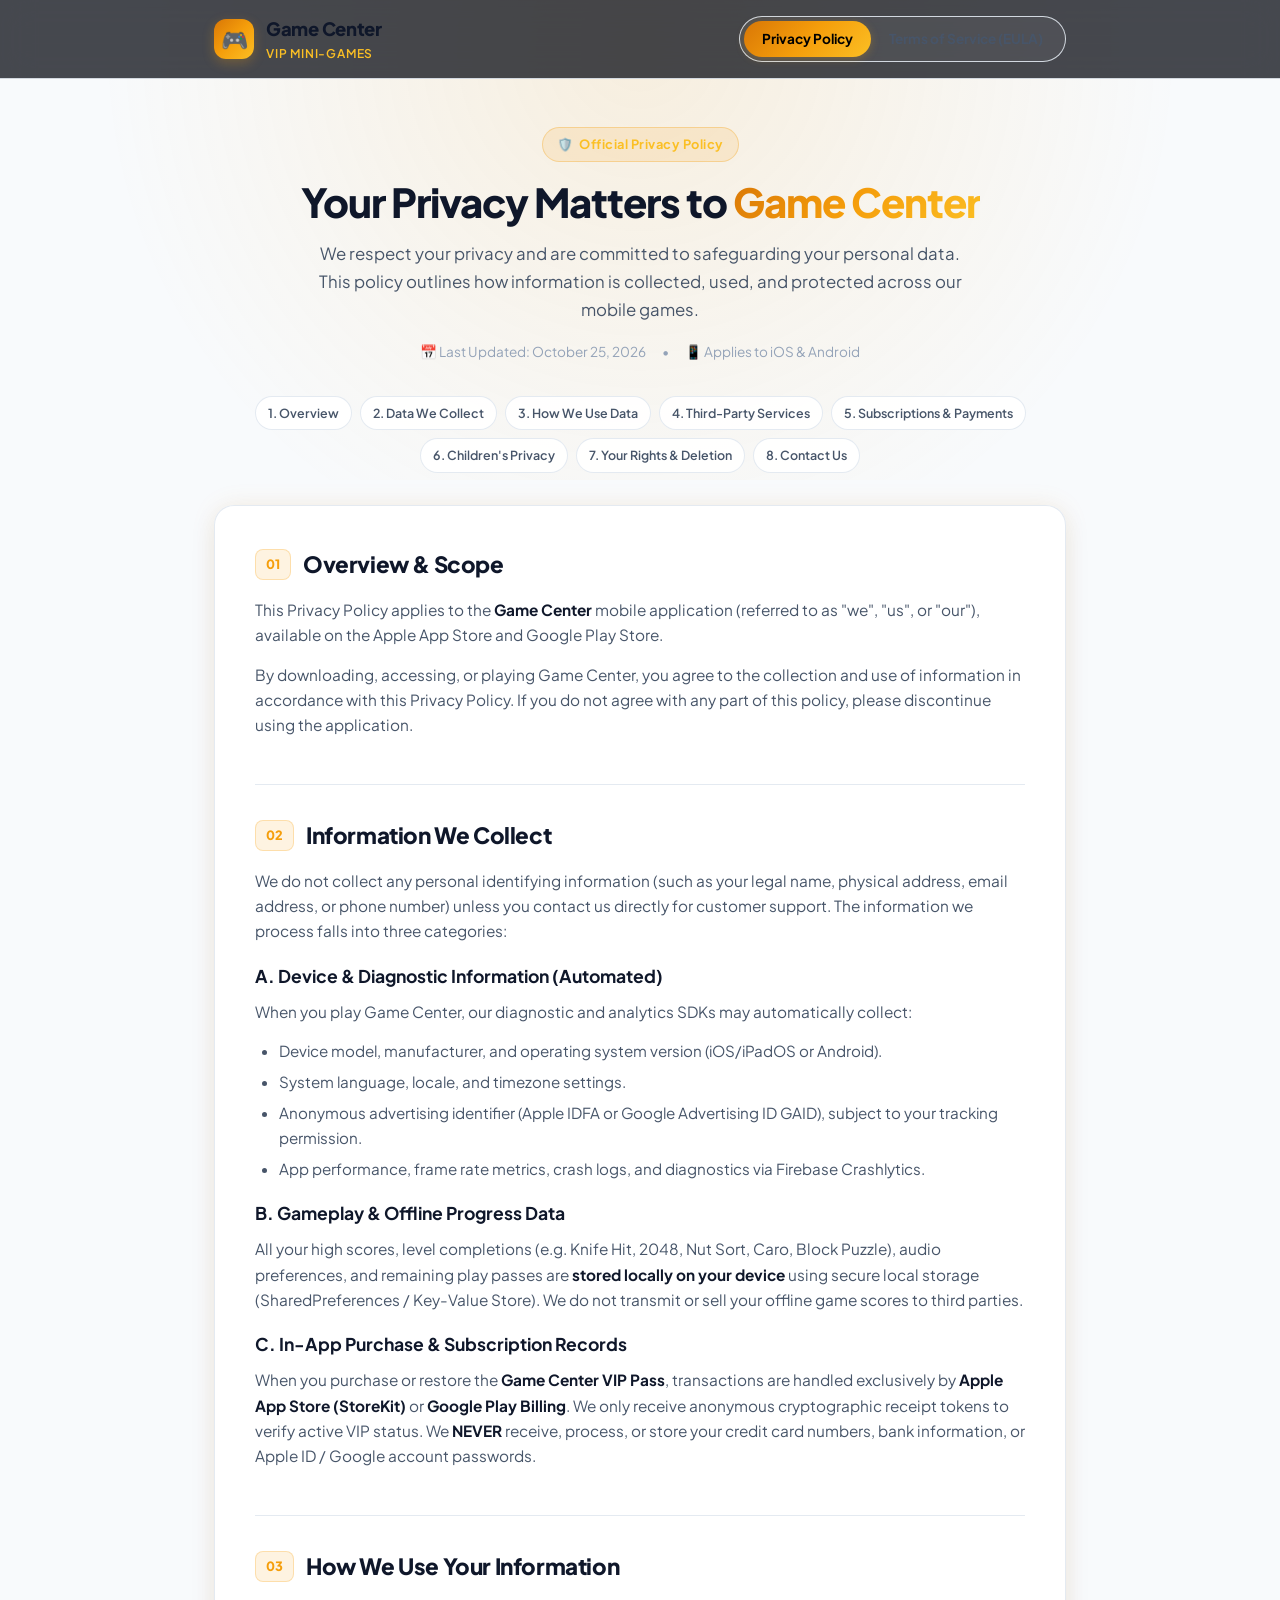
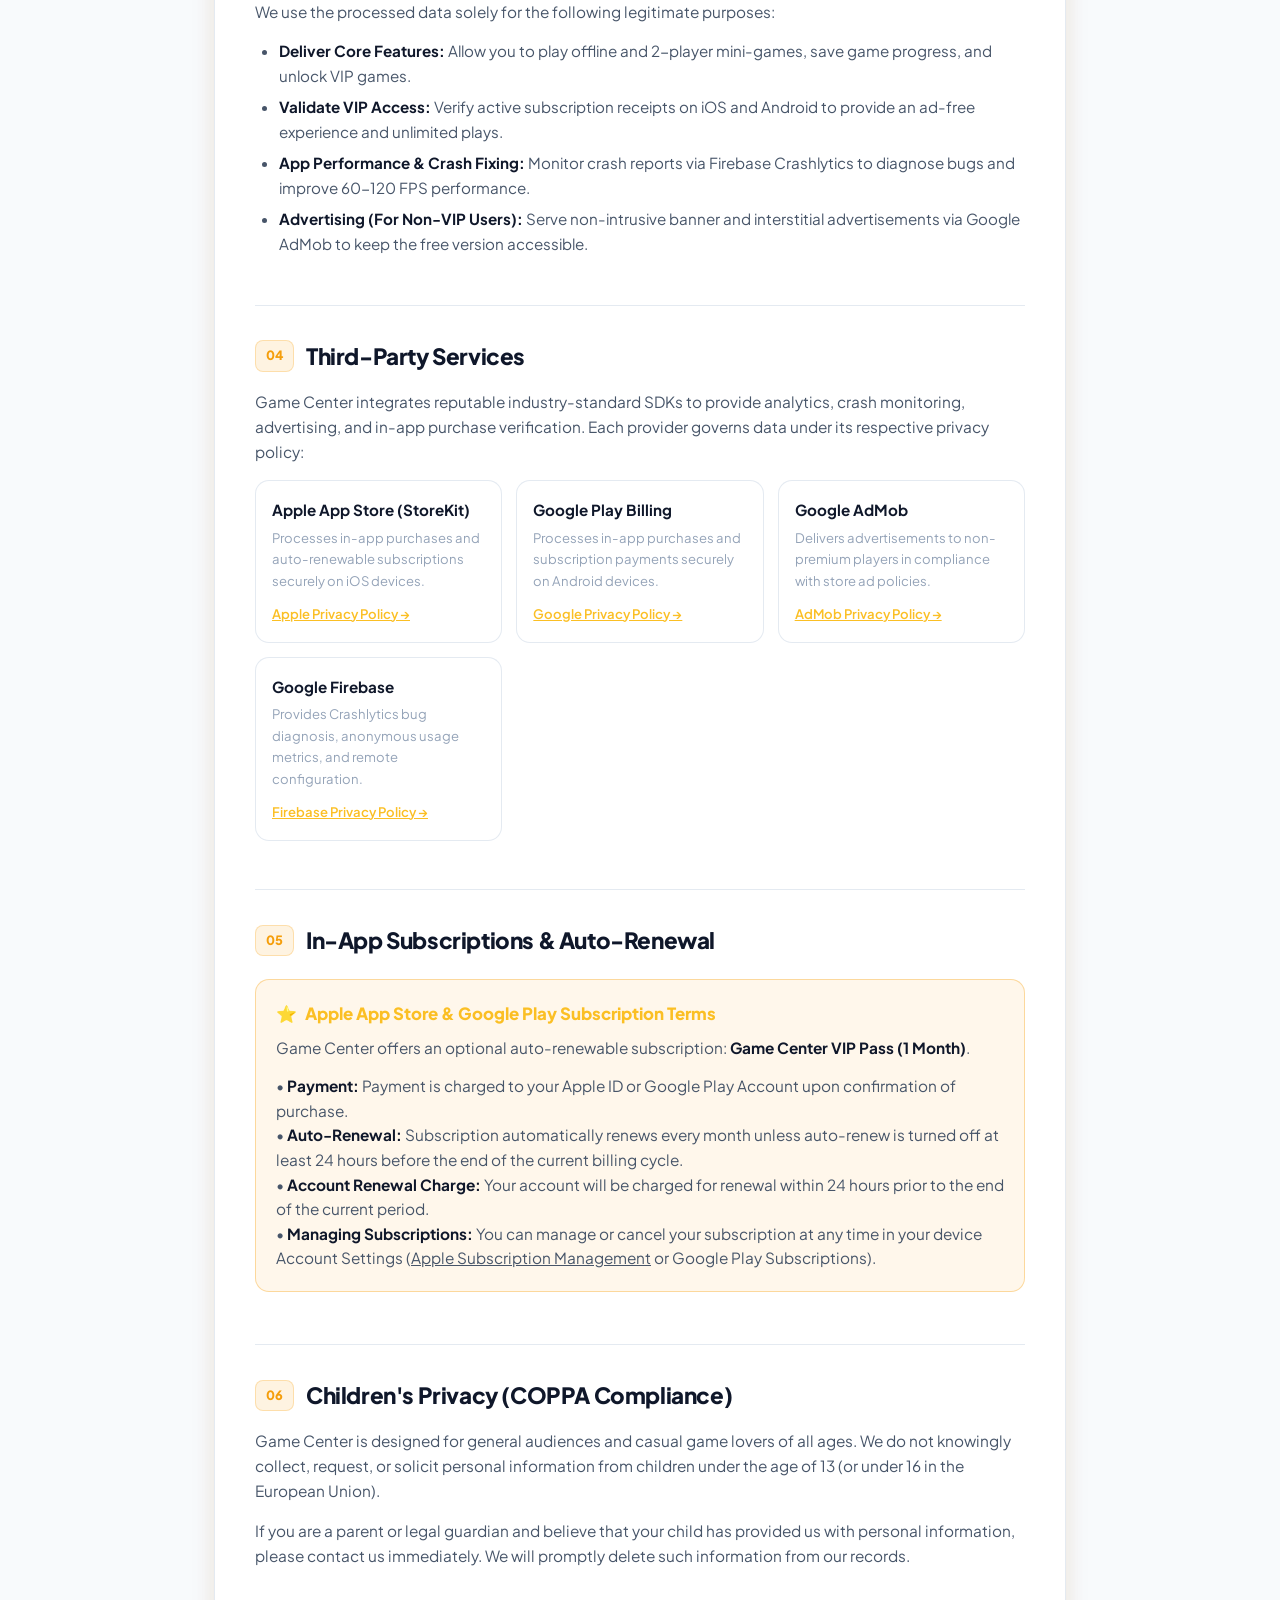
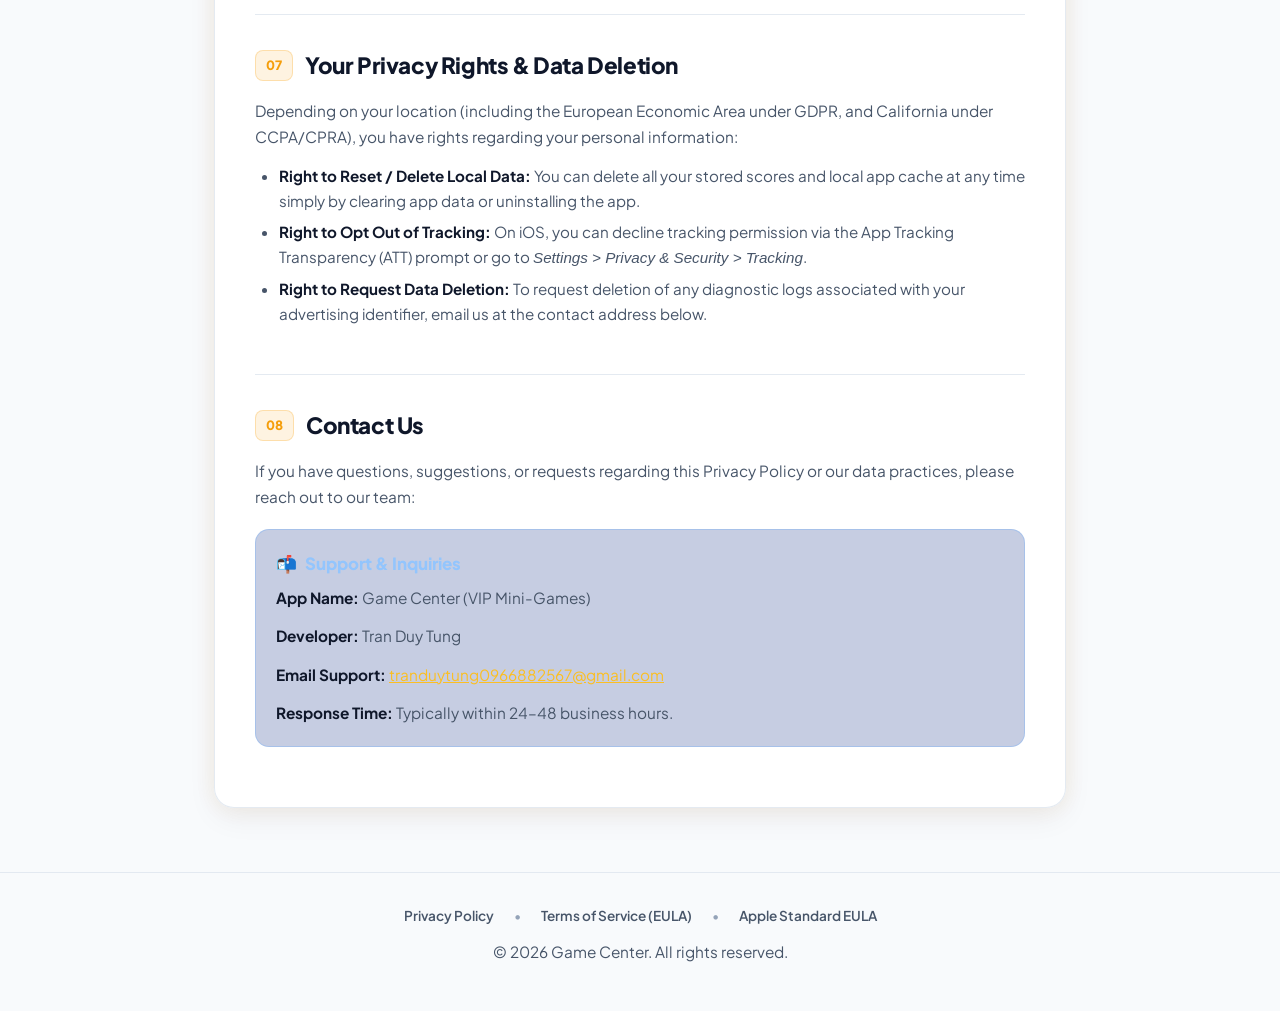
==== commit e3621836: "Update references from 'Games Hub' to 'Game Center'" ====
--- a/index.html
+++ b/index.html
@@ -3,9 +3,9 @@
 <head>
   <meta charset="UTF-8">
   <meta name="viewport" content="width=device-width, initial-scale=1.0">
-  <meta name="description" content="Privacy Policy for Games Hub (Mini Games & VIP Pass). Learn how we protect your data, handle analytics, and process subscription purchases.">
+  <meta name="description" content="Privacy Policy for Game Center (Mini Games & VIP Pass). Learn how we protect your data, handle analytics, and process subscription purchases.">
   <meta name="robots" content="index, follow">
-  <title>Privacy Policy - MW: Game Center</title>
+  <title>Privacy Policy - Game Center</title>
   <link rel="preconnect" href="https://fonts.googleapis.com">
   <link rel="preconnect" href="https://fonts.gstatic.com" crossorigin>
   <link href="https://fonts.googleapis.com/css2?family=Plus+Jakarta+Sans:wght@400;500;600;700;800;900&display=swap" rel="stylesheet">
@@ -22,7 +22,7 @@
       <a href="index.html" class="brand">
         <div class="brand-icon">🎮</div>
         <div class="brand-info">
-          <span class="brand-title">Games Hub</span>
+          <span class="brand-title">Game Center</span>
           <span class="brand-subtitle">VIP Mini-Games</span>
         </div>
       </a>
@@ -41,7 +41,7 @@
       <div class="hero-badge">
         <span>🛡️</span> Official Privacy Policy
       </div>
-      <h1>Your Privacy Matters to <span class="hero-gradient-text">Games Hub</span></h1>
+      <h1>Your Privacy Matters to <span class="hero-gradient-text">Game Center</span></h1>
       <p class="hero-description">
         We respect your privacy and are committed to safeguarding your personal data. This policy outlines how information is collected, used, and protected across our mobile games.
       </p>
@@ -77,10 +77,10 @@
           <h2>Overview & Scope</h2>
         </div>
         <p>
-          This Privacy Policy applies to the <strong>Games Hub</strong> mobile application (referred to as "we", "us", or "our"), available on the Apple App Store and Google Play Store.
-        </p>
-        <p>
-          By downloading, accessing, or playing Games Hub, you agree to the collection and use of information in accordance with this Privacy Policy. If you do not agree with any part of this policy, please discontinue using the application.
+          This Privacy Policy applies to the <strong>Game Center</strong> mobile application (referred to as "we", "us", or "our"), available on the Apple App Store and Google Play Store.
+        </p>
+        <p>
+          By downloading, accessing, or playing Game Center, you agree to the collection and use of information in accordance with this Privacy Policy. If you do not agree with any part of this policy, please discontinue using the application.
         </p>
       </section>
 
@@ -95,7 +95,7 @@
         </p>
 
         <h3>A. Device & Diagnostic Information (Automated)</h3>
-        <p>When you play Games Hub, our diagnostic and analytics SDKs may automatically collect:</p>
+        <p>When you play Game Center, our diagnostic and analytics SDKs may automatically collect:</p>
         <ul>
           <li>Device model, manufacturer, and operating system version (iOS/iPadOS or Android).</li>
           <li>System language, locale, and timezone settings.</li>
@@ -136,7 +136,7 @@
           <h2>Third-Party Services</h2>
         </div>
         <p>
-          Games Hub integrates reputable industry-standard SDKs to provide analytics, crash monitoring, advertising, and in-app purchase verification. Each provider governs data under its respective privacy policy:
+          Game Center integrates reputable industry-standard SDKs to provide analytics, crash monitoring, advertising, and in-app purchase verification. Each provider governs data under its respective privacy policy:
         </p>
 
         <div class="service-grid">
@@ -179,7 +179,7 @@
           </div>
           <div class="callout-content">
             <p>
-              Games Hub offers an optional auto-renewable subscription: <strong>Game Center VIP Pass (1 Month)</strong>.
+              Game Center offers an optional auto-renewable subscription: <strong>Game Center VIP Pass (1 Month)</strong>.
             </p>
             <p>
               • <strong>Payment:</strong> Payment is charged to your Apple ID or Google Play Account upon confirmation of purchase.<br>
@@ -198,7 +198,7 @@
           <h2>Children's Privacy (COPPA Compliance)</h2>
         </div>
         <p>
-          Games Hub is designed for general audiences and casual game lovers of all ages. We do not knowingly collect, request, or solicit personal information from children under the age of 13 (or under 16 in the European Union).
+          Game Center is designed for general audiences and casual game lovers of all ages. We do not knowingly collect, request, or solicit personal information from children under the age of 13 (or under 16 in the European Union).
         </p>
         <p>
           If you are a parent or legal guardian and believe that your child has provided us with personal information, please contact us immediately. We will promptly delete such information from our records.
@@ -235,7 +235,7 @@
             <span>📬</span> Support & Inquiries
           </div>
           <div class="callout-content">
-            <p><strong>App Name:</strong> Games Hub (VIP Mini-Games)</p>
+            <p><strong>App Name:</strong> Game Center (VIP Mini-Games)</p>
             <p><strong>Developer:</strong> Tran Duy Tung</p>
             <p><strong>Email Support:</strong> <a href="mailto:tranduytung0966882567@gmail.com" style="color: var(--accent-gold-light); text-decoration: underline;">tranduytung0966882567@gmail.com</a></p>
             <p><strong>Response Time:</strong> Typically within 24–48 business hours.</p>
@@ -256,7 +256,7 @@
         <span>•</span>
         <a href="https://www.apple.com/legal/internet-services/itunes/dev/stdeula/" target="_blank" rel="noopener noreferrer" class="footer-link">Apple Standard EULA</a>
       </div>
-      <p>&copy; 2026 Games Hub. All rights reserved.</p>
+      <p>&copy; 2026 Game Center. All rights reserved.</p>
     </div>
   </footer>
 
